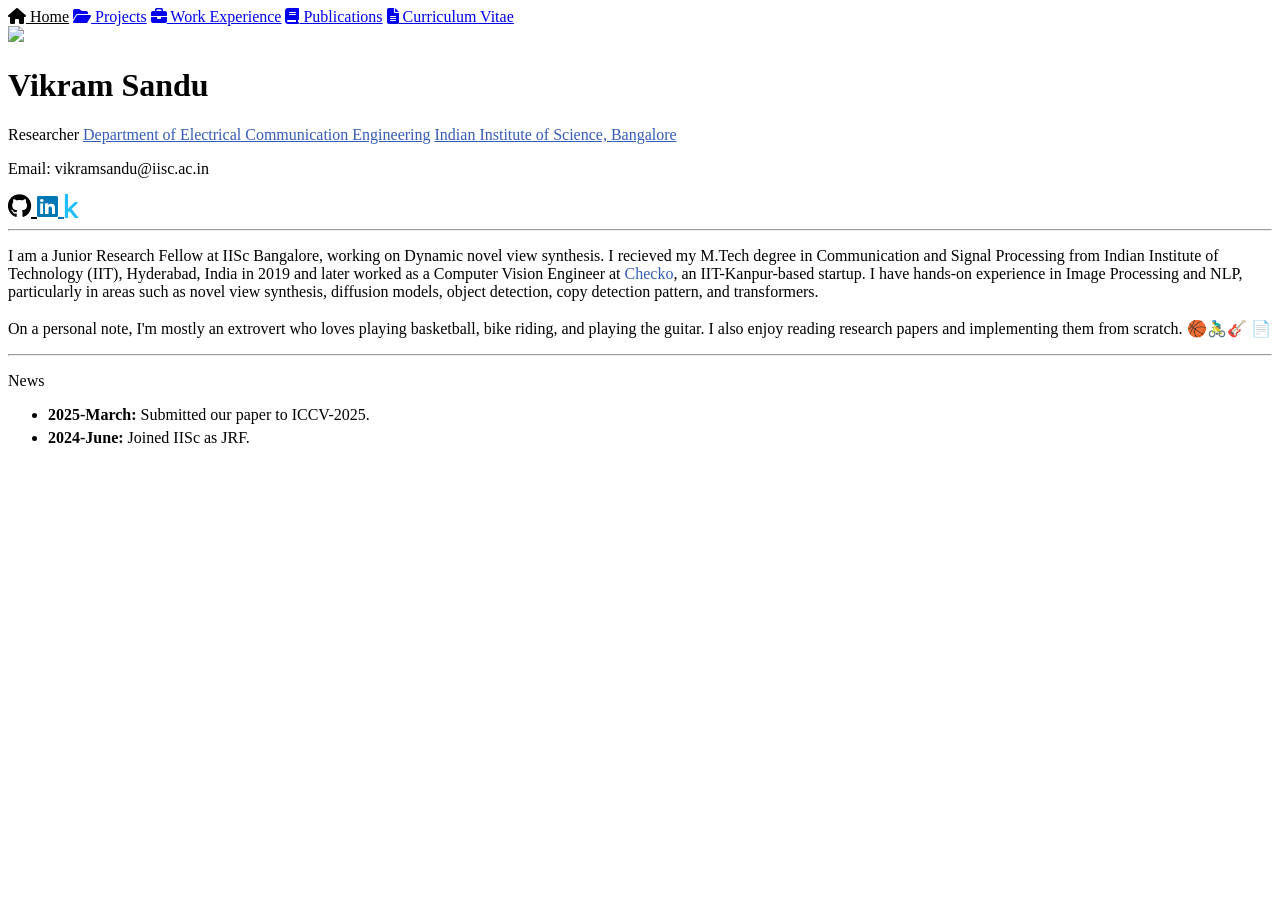
==== index.html @ 418ce361 "updated CV" ====
<!-- Jai Shree Ganeshay -->
 <!DOCTYPE html>
 <html>

    <head>
        <meta charset="utf-8">
        <title>Vikram Sandu - Homepage</title>
        <meta name = "description" content="Homepage of Vikram Sandu">
        <meta name="author" content="Vikram Sandu">
        <meta name="viewport" content="width=device-width, initial-scale=1">
        <meta name="keywords" content="Vikram, Sandu, Homepage, personal">

        <!-- Fonts -->
        <link href="https://fonts.googleapis.com/css2?family=Tinos:ital,wght@0,400;0,700;1,400;1,700&display=swap"
         rel="stylesheet">
        
        <!-- Link CSS -->
        <link rel="stylesheet" href="/home/styles/index.css">
        
        <!-- Icons -->
        <link rel="stylesheet" href="https://cdnjs.cloudflare.com/ajax/libs/font-awesome/6.5.1/css/all.min.css">


    </head>

    <body>

        <div class="navbar">
            <a style="color: rgb(0, 0, 0);" href="index.html"><i class="fas fa-home"></i> Home</a>
            <a href="projects.html"><i class="fas fa-folder-open"></i> Projects</a>
            <a href="work-experience.html"><i class="fas fa-briefcase"></i> Work Experience</a>
            <a href="publications.html"><i class="fas fa-book"></i> Publications</a>
            <a href="CV/vikram_cv.pdf" target="_blank" rel="noopener noreferrer">
                <i class="fas fa-file-alt"></i> Curriculum Vitae
              </a>
              
        </div>

        <div class="main-div">
            <!-- Profile-pic -->
            <img class= "profile-pic" src="/home/images/my-image.jpg">
            
            <div class="my-info">
                <!-- <div class="name"> -->
                <h1> Vikram Sandu </h1>
                <!-- </div> -->
                <!-- <span>Researcher</span> -->
                <div class="about-info"> 
                    <span>Researcher</span> 
                    <a style="color: rgb(53, 92, 182)" href="https://ece.iisc.ac.in/" target="_blank">Department of Electrical Communication Engineering</a>
                    <a style="color: rgb(53, 92, 182)" href="https://www.iisc.ac.in/" target="_blank">Indian Institute of Science, Bangalore</a>
                    <p>Email: vikramsandu@iisc.ac.in</p>
                    <!-- <p>Ph. No: <a style="color: black" href="tel:+919116995878">+91 91169 95878</a></p> -->
                    <!-- Icons in the same row -->
                    <div class="social-links">
                        <a href="https://github.com/vikramsandu" target="_blank" style="font-size: 24px; color: black;">
                            <i class="fab fa-github" aria-hidden="true"></i>
                        </a>
                        <a href="https://www.linkedin.com/in/vikram-sandu-92884318a/" target="_blank" style="font-size: 24px; color: #0077B5;">
                            <i class="fab fa-linkedin" aria-hidden="true"></i>
                        </a>
                        <a href="https://www.kaggle.com/vikramsandu" target="_blank" style="font-size: 24px; color: #20BEFF;">
                            <i class="fab fa-kaggle" aria-hidden="true"></i>
                        </a>
                        
                    </div>
                </div>       
            </div>
        </div>
        
        <hr class="horizontal-line">

        <p class="about-text">
            I am a Junior Research Fellow at IISc Bangalore, working on Dynamic novel view synthesis. 
            I recieved my M.Tech degree in Communication and Signal Processing from Indian Institute of Technology (IIT), Hyderabad, India in 2019 and later worked as a Computer Vision Engineer 
            at <a style="color: rgb(53, 92, 182); text-decoration: none;" href="https://checko.ai/" target="_blank">Checko</a>, an IIT-Kanpur-based startup. I have hands-on experience in Image Processing and NLP, 
            particularly in areas such as novel view synthesis, diffusion models, object detection, 
            copy detection pattern, and transformers. <br> <br>
            <span> On a personal note, I'm mostly an extrovert who loves playing basketball, bike riding, and playing the guitar. 
                I also enjoy reading research papers and implementing them from scratch. 🏀🚴‍♂️🎸 &#128196
            </span>
        </p>

        <hr class="horizontal-line">

        <p class = "news-title"> News</p>

        <ul class = "news-list">
            <li style="margin-top: 10px; margin-bottom: 5px;"> <strong>2025-March:</strong> Submitted our paper to ICCV-2025.</li>
            <li style="margin-top: 5px; margin-bottom: 5px;"><strong>2024-June:</strong> Joined IISc as JRF.</li>
        </ul>

        </div>
      
    </body>

 </html>
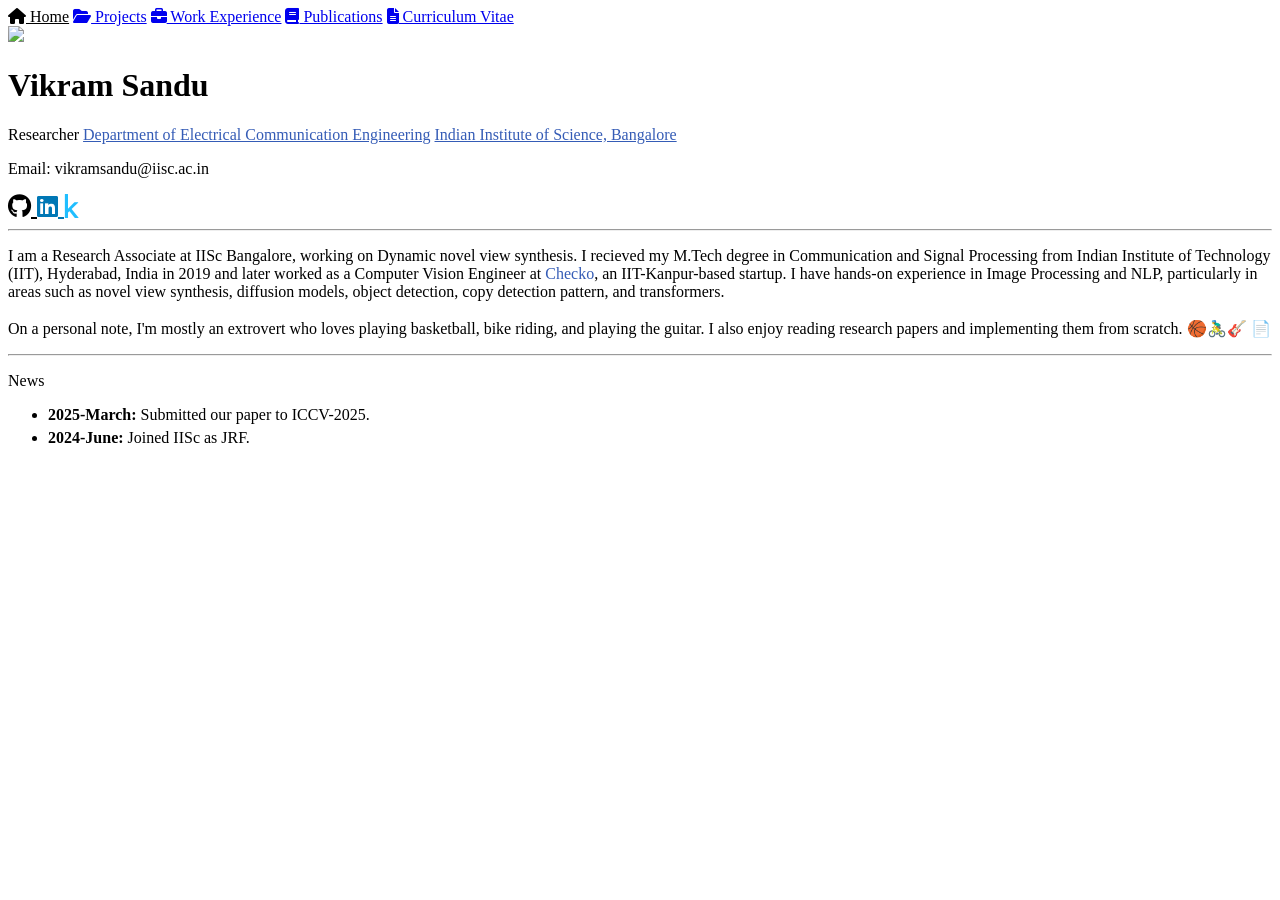
==== commit 8f892468: "updated CV" ====
--- a/index.html
+++ b/index.html
@@ -71,7 +71,7 @@
         <hr class="horizontal-line">
 
         <p class="about-text">
-            I am a Junior Research Fellow at IISc Bangalore, working on Dynamic novel view synthesis. 
+            I am a Research Associate at IISc Bangalore, working on Dynamic novel view synthesis. 
             I recieved my M.Tech degree in Communication and Signal Processing from Indian Institute of Technology (IIT), Hyderabad, India in 2019 and later worked as a Computer Vision Engineer 
             at <a style="color: rgb(53, 92, 182); text-decoration: none;" href="https://checko.ai/" target="_blank">Checko</a>, an IIT-Kanpur-based startup. I have hands-on experience in Image Processing and NLP, 
             particularly in areas such as novel view synthesis, diffusion models, object detection, 
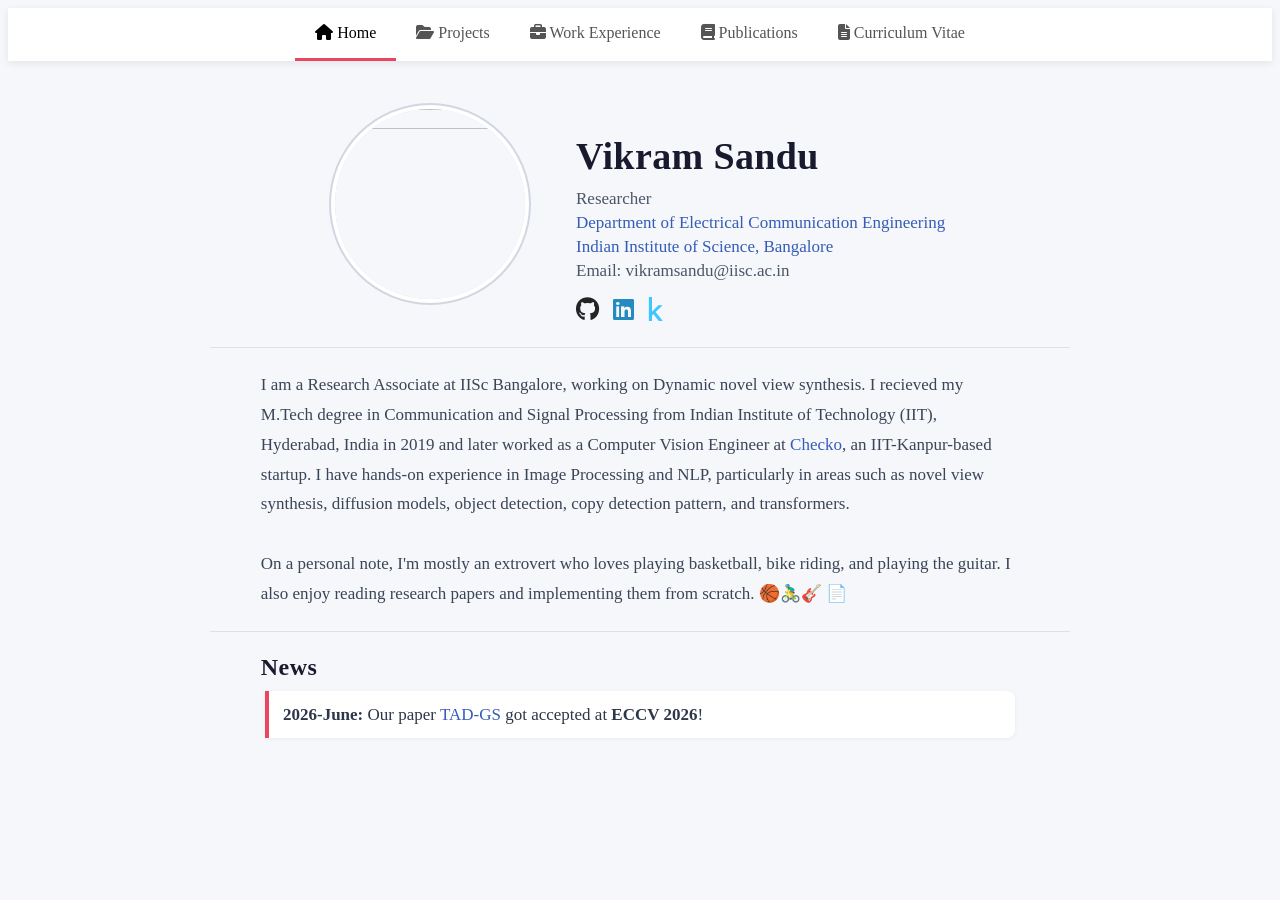
==== commit 19761b51: "Add TAD-GS publication page with video comparisons and results - Full publication page: abstract, me" ====
--- a/index.html
+++ b/index.html
@@ -13,6 +13,7 @@
         <!-- Fonts -->
         <link href="https://fonts.googleapis.com/css2?family=Tinos:ital,wght@0,400;0,700;1,400;1,700&display=swap"
          rel="stylesheet">
+        <link rel="stylesheet" href="https://cdn.jsdelivr.net/gh/jpswalsh/academicons@1/css/academicons.min.css">
         
         <!-- Link CSS -->
         <link rel="stylesheet" href="/home/styles/index.css">
@@ -62,7 +63,9 @@
                         <a href="https://www.kaggle.com/vikramsandu" target="_blank" style="font-size: 24px; color: #20BEFF;">
                             <i class="fab fa-kaggle" aria-hidden="true"></i>
                         </a>
-                        
+                        <a href="https://scholar.google.com/citations?user=vikramsandu" target="_blank" style="font-size: 24px; color: #4285F4;">
+                            <i class="ai ai-google-scholar" aria-hidden="true"></i>
+                        </a>
                     </div>
                 </div>       
             </div>
@@ -86,8 +89,7 @@
         <p class = "news-title"> News</p>
 
         <ul class = "news-list">
-            <li style="margin-top: 10px; margin-bottom: 5px;"> <strong>2025-March:</strong> Submitted our paper to ICCV-2025.</li>
-            <li style="margin-top: 5px; margin-bottom: 5px;"><strong>2024-June:</strong> Joined IISc as JRF.</li>
+            <li style="margin-top: 10px; margin-bottom: 5px;"> <strong>2026-June:</strong> Our paper <a href="https://arxiv.org/abs/2606.23212" target="_blank" style="color: rgb(53, 92, 182); text-decoration: none;">TAD-GS</a> got accepted at <strong>ECCV 2026</strong>!</li>
         </ul>
 
         </div>
--- a/home/styles/index.css
+++ b/home/styles/index.css
@@ -0,0 +1,193 @@
+body {
+    background-color: #f5f7fa;
+    margin-bottom: 60px;
+    color: #2d3748;
+}
+
+p {
+    margin-top: 0px;
+    margin-bottom: 0px;
+}
+
+/* ── Navbar ── */
+.navbar {
+    background-color: #ffffff;
+    box-shadow: 0 2px 8px rgba(0,0,0,0.08);
+    overflow: hidden;
+    display: flex;
+    justify-content: center;
+    padding: 0 10px;
+    font-family: ‘Times New Roman’, Times, serif;
+    font-weight: 500;
+    position: sticky;
+    top: 0;
+    z-index: 100;
+}
+
+.navbar a {
+    color: #555;
+    text-decoration: none;
+    padding: 16px 20px;
+    font-size: 16px;
+    display: inline-block;
+    border-bottom: 3px solid transparent;
+    transition: color 0.2s, border-color 0.2s;
+}
+
+.navbar a:hover,
+.navbar a[style*="color: rgb(0, 0, 0)"] {
+    color: #1a1a2e;
+    border-bottom-color: #e94560;
+}
+
+@media screen and (max-width: 600px) {
+    .navbar { flex-direction: column; align-items: center; }
+    .navbar a { display: block; width: 100%; text-align: center; border-bottom: none; padding: 10px; }
+}
+
+/* ── Profile section ── */
+.main-div {
+    display: flex;
+    align-items: flex-start;
+    justify-content: center;
+    gap: 4vw;
+    margin-top: 48px;
+    padding: 0 16px;
+}
+
+.profile-pic {
+    width: 20vw;
+    max-width: 190px;
+    min-width: 140px;
+    border-radius: 50%;
+    box-shadow: 0 0 0 4px #fff, 0 0 0 6px #d0d7e2;
+    object-fit: cover;
+    aspect-ratio: 1 / 1;
+}
+
+.my-info {
+    display: flex;
+    flex-direction: column;
+    justify-content: flex-start;
+}
+
+h1 {
+    display: flex;
+    font-size: clamp(24px, 4vw, 38px);
+    font-weight: 600;
+    margin-bottom: 1.2vh;
+    font-family: ‘Times New Roman’, Times, serif;
+    color: #1a1a2e;
+    letter-spacing: 0.01em;
+}
+
+.about-info {
+    display: flex;
+    flex-direction: column;
+    gap: 4px;
+    font-size: clamp(14px, 1.8vw, 17px);
+    color: #4a5568;
+}
+
+.about-info a {
+    text-decoration: none;
+    transition: color 0.2s;
+}
+
+.about-info a:hover {
+    color: #e94560 !important;
+}
+
+.social-links {
+    display: flex;
+    gap: 14px;
+    align-items: center;
+    margin-top: 12px;
+}
+
+.social-links a {
+    text-decoration: none;
+    transition: transform 0.2s, opacity 0.2s;
+    opacity: 0.85;
+}
+
+.social-links a:hover {
+    transform: scale(1.2);
+    opacity: 1;
+}
+
+@media (max-width: 600px) {
+    .main-div { flex-direction: column; align-items: center; text-align: center; }
+    .my-info { align-items: center; }
+    .profile-pic { margin-bottom: 16px; }
+    .about-info { gap: 6px; align-items: center; }
+    .social-links { justify-content: center; }
+}
+
+/* ── Divider ── */
+.horizontal-line {
+    width: clamp(70%, 50vw, 90%);
+    max-width: 860px;
+    margin: 2.5vh auto;
+    border: none;
+    border-top: 1px solid #dde1e7;
+}
+
+@media (max-width: 600px) {
+    .horizontal-line { width: 90%; margin: 3vh auto; }
+}
+
+/* ── About text ── */
+.about-text {
+    width: clamp(60%, 50vw, 90%);
+    max-width: 800px;
+    margin: auto;
+    text-align: left;
+    line-height: 1.75;
+    font-size: clamp(14px, 1.8vw, 17px);
+    color: #3a4557;
+    padding: 0 4px;
+}
+
+@media (max-width: 600px) {
+    .about-text { width: 90%; }
+}
+
+/* ── News ── */
+.news-title {
+    width: clamp(60%, 50vw, 90%);
+    max-width: 800px;
+    margin: auto;
+    text-align: left;
+    font-size: clamp(18px, 2.5vw, 24px);
+    font-weight: 700;
+    font-family: ‘Times New Roman’, Times, serif;
+    color: #1a1a2e;
+    letter-spacing: 0.02em;
+}
+
+.news-list {
+    width: clamp(60%, 45vw, 85%);
+    max-width: 750px;
+    margin: 10px auto 0;
+    text-align: left;
+    padding-left: 0;
+    list-style: none;
+}
+
+.news-list li {
+    font-size: clamp(14px, 1.8vw, 17px);
+    line-height: 1.6;
+    padding: 10px 14px;
+    margin-bottom: 8px;
+    background: #fff;
+    border-left: 4px solid #e94560;
+    border-radius: 0 8px 8px 0;
+    box-shadow: 0 1px 4px rgba(0,0,0,0.06);
+}
+
+@media (max-width: 600px) {
+    .news-title, .news-list { width: 90%; }
+    .news-list li { font-size: 15px; }
+}
+
